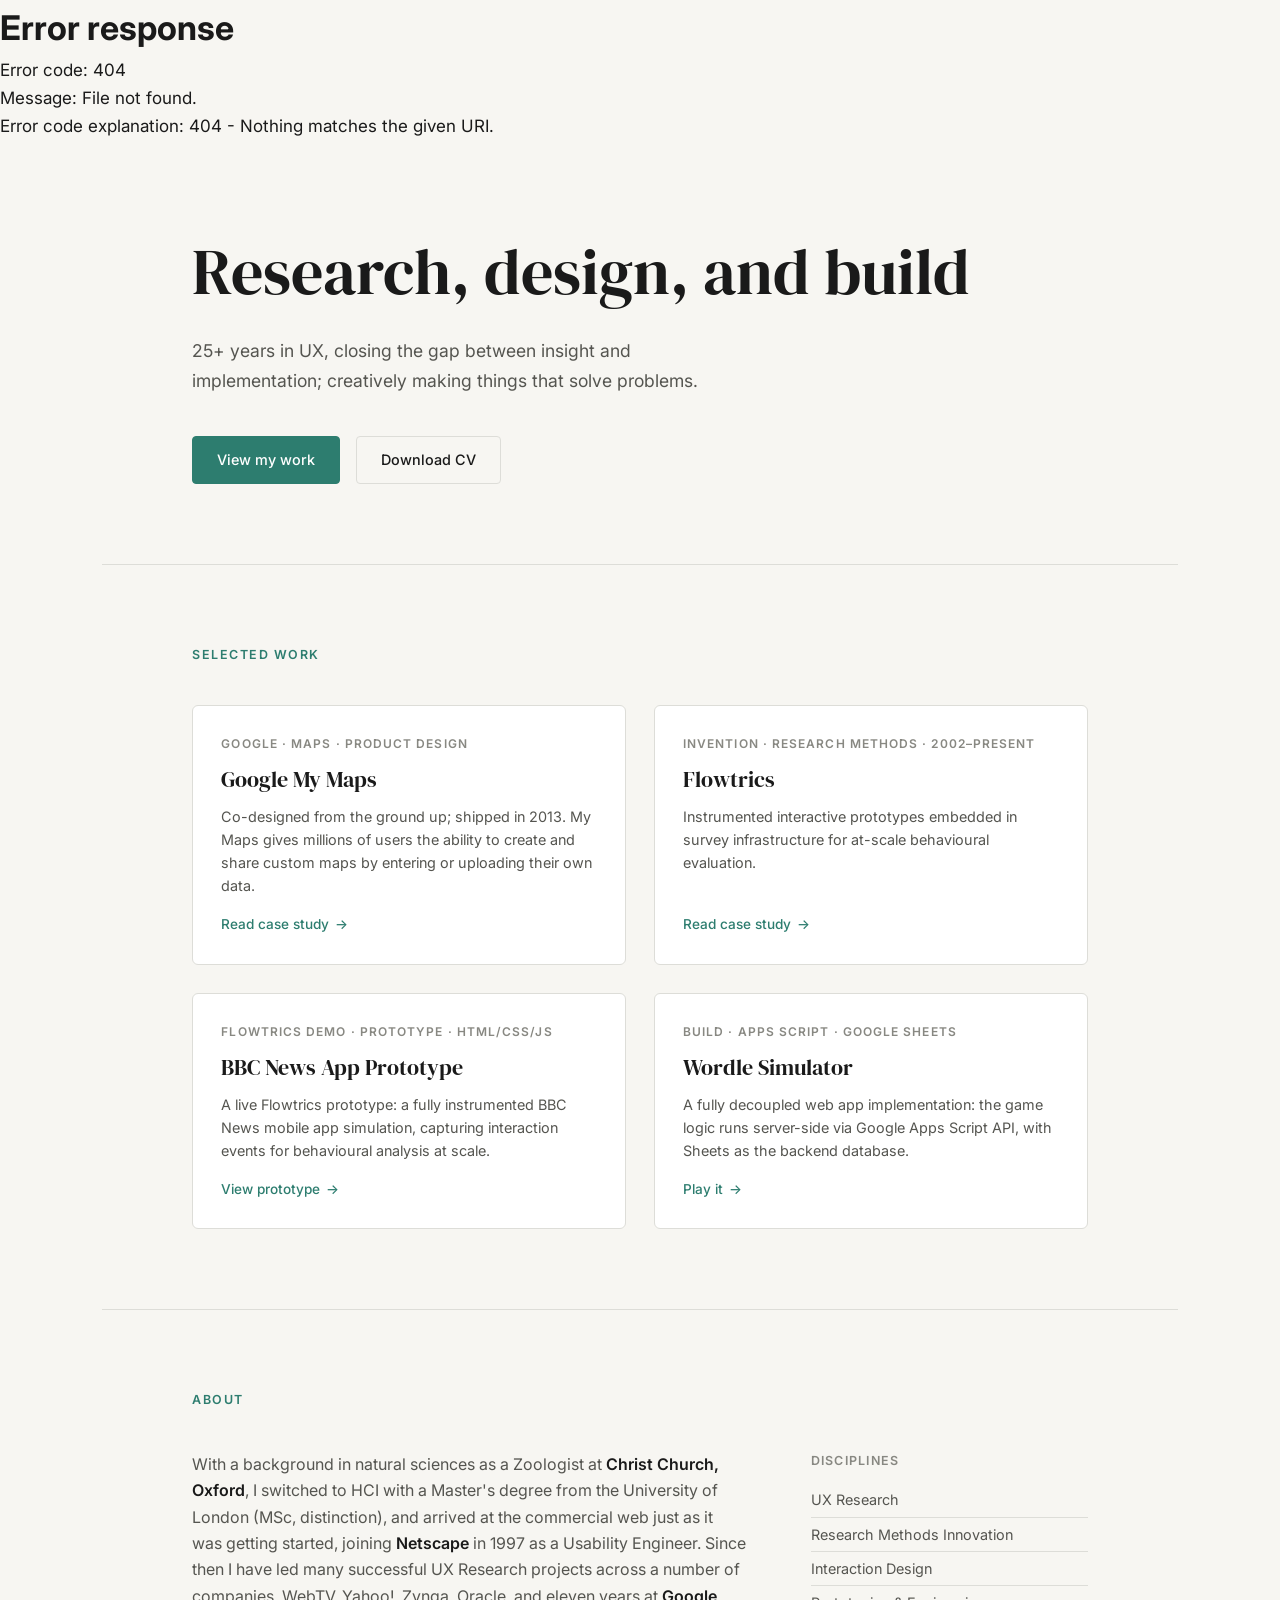
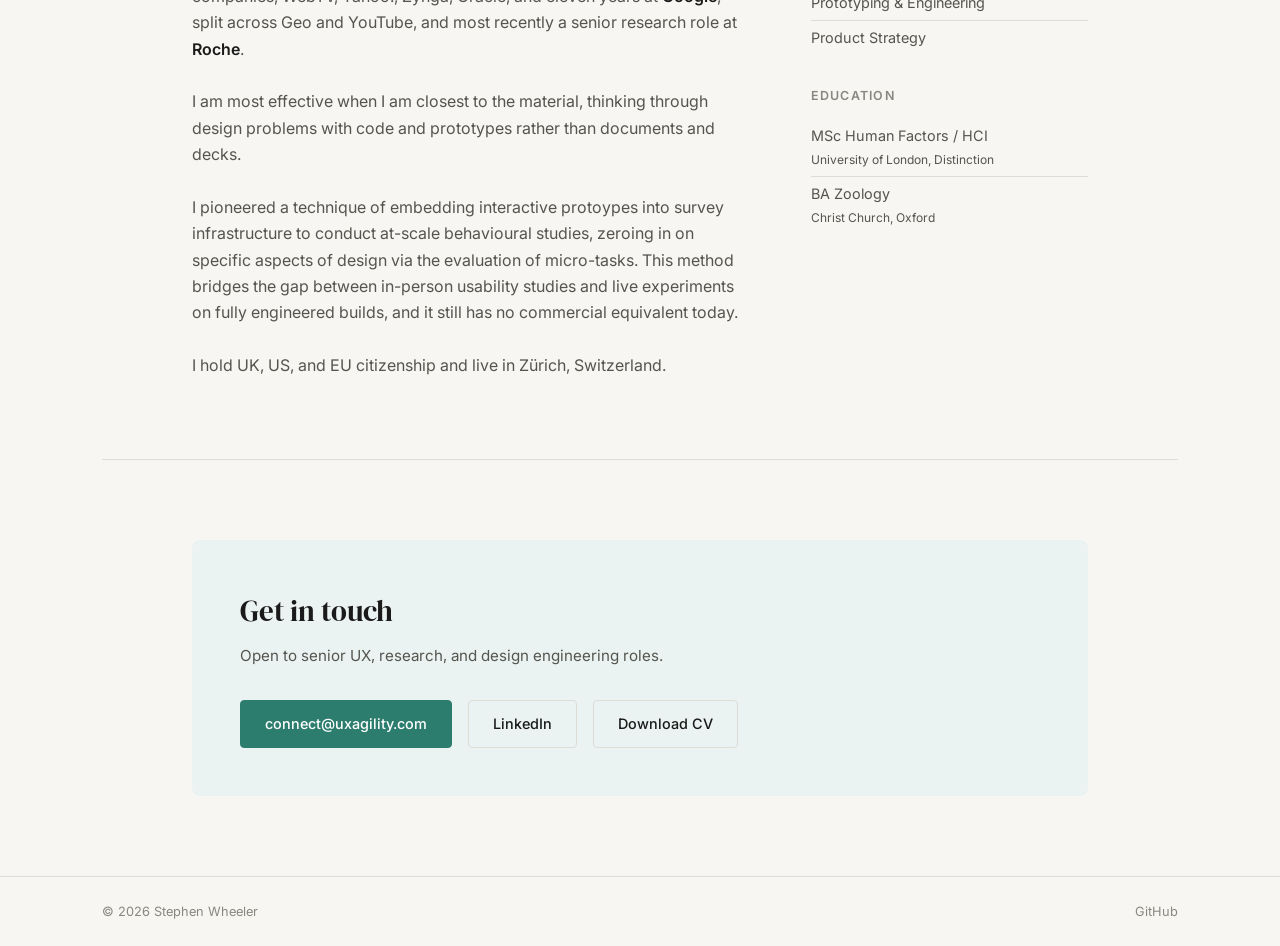
==== index.html @ cb1b935f "Add files via upload" ====
<!DOCTYPE html>
<html lang="en">
<head>
  <meta charset="UTF-8" />
  <meta name="viewport" content="width=device-width, initial-scale=1.0" />
  <title>Stephen Wheeler — UX Portfolio</title>
  <link rel="preconnect" href="https://fonts.googleapis.com" />
  <link rel="preconnect" href="https://fonts.gstatic.com" crossorigin />
  <link href="https://fonts.googleapis.com/css2?family=DM+Serif+Display&family=Inter:wght@400;500;600&display=swap" rel="stylesheet" />
  <link rel="stylesheet" href="/portfolio/nav.css" />

  <style>
    *, *::before, *::after { box-sizing: border-box; margin: 0; padding: 0; }

    :root {
      --bg:        #F7F6F2;
      --ink:       #1A1A1A;
      --ink-mid:   #555550;
      --ink-light: #888882;
      --accent:    #2D7D6F;
      --accent-bg: #EAF3F1;
      --rule:      #DDDDD8;
      --serif:     'DM Serif Display', Georgia, serif;
      --sans:      'Inter', system-ui, sans-serif;
    }

    html { scroll-behavior: smooth; }

    body {
      background: var(--bg);
      color: var(--ink);
      font-family: var(--sans);
      font-size: 17px;
      line-height: 1.65;
      -webkit-font-smoothing: antialiased;
    }

    /* ── NAV ── */
    nav {
      position: sticky;
      top: 0;
      z-index: 100;
      background: var(--bg);
      border-bottom: 1px solid var(--rule);
      padding: 0 clamp(1.5rem, 5vw, 4rem);
      display: flex;
      align-items: center;
      justify-content: space-between;
      height: 56px;
    }

    .nav-logo {
      font-family: var(--sans);
      font-weight: 600;
      font-size: 0.95rem;
      letter-spacing: 0.04em;
      text-transform: uppercase;
      color: var(--ink);
      text-decoration: none;
    }

    .nav-links {
      display: flex;
      gap: 2rem;
      list-style: none;
    }

    .nav-links a {
      color: var(--ink-mid);
      text-decoration: none;
      font-size: 0.875rem;
      font-weight: 500;
      transition: color 0.15s;
    }

    .nav-links a:hover { color: var(--accent); }

    /* ── SECTIONS ── */
    section {
      padding: 5rem clamp(1.5rem, 8vw, 10rem);
      max-width: 1100px;
      margin: 0 auto;
    }

    /* ── HERO ── */
    .hero {
      padding-top: 6rem;
      padding-bottom: 5rem;
    }

    .hero-eyebrow {
      font-family: var(--sans);
      font-size: 0.8rem;
      font-weight: 600;
      letter-spacing: 0.12em;
      text-transform: uppercase;
      color: var(--accent);
      margin-bottom: 1.5rem;
    }

    .hero h1 {
      font-family: var(--serif);
      font-size: clamp(2.6rem, 5.5vw, 4rem);
      line-height: 1.12;
      font-weight: 400;
      max-width: 820px;
      margin-bottom: 1.75rem;
    }

    .hero h1 em {
      font-style: normal;
      position: relative;
      display: inline-block;
    }

    .hero h1 em::after {
      content: '';
      position: absolute;
      left: 0;
      bottom: -3px;
      width: 100%;
      height: 2px;
      background: var(--accent);
      transform: scaleX(0);
      transform-origin: left;
      animation: underline-in 0.7s 0.4s cubic-bezier(0.22,1,0.36,1) forwards;
    }

    @keyframes underline-in {
      to { transform: scaleX(1); }
    }

    .hero-sub {
      font-size: 1.1rem;
      color: var(--ink-mid);
      max-width: 560px;
      margin-bottom: 2.5rem;
      line-height: 1.7;
    }

    .hero-ctas {
      display: flex;
      gap: 1rem;
      flex-wrap: wrap;
    }

    .btn {
      display: inline-block;
      padding: 0.7rem 1.5rem;
      border-radius: 4px;
      font-family: var(--sans);
      font-size: 0.9rem;
      font-weight: 500;
      text-decoration: none;
      transition: background 0.15s, color 0.15s, border-color 0.15s;
      cursor: pointer;
    }

    .btn-primary {
      background: var(--accent);
      color: #fff;
      border: 1.5px solid var(--accent);
    }

    .btn-primary:hover {
      background: #256860;
      border-color: #256860;
    }

    .btn-outline {
      background: transparent;
      color: var(--ink);
      border: 1.5px solid var(--rule);
    }

    .btn-outline:hover {
      border-color: var(--accent);
      color: var(--accent);
    }

    /* ── DIVIDER ── */
    .divider {
      border: none;
      border-top: 1px solid var(--rule);
      margin: 0 clamp(1.5rem, 8vw, 10rem);
    }

    /* ── SECTION LABEL ── */
    .section-label {
      font-size: 0.78rem;
      font-weight: 600;
      letter-spacing: 0.12em;
      text-transform: uppercase;
      color: var(--accent);
      margin-bottom: 2.5rem;
    }

    /* ── WORK GRID ── */
    .work-grid {
      display: grid;
      grid-template-columns: repeat(auto-fill, minmax(300px, 1fr));
      gap: 1.75rem;
    }

    .case-card {
      background: #fff;
      border: 1px solid var(--rule);
      border-radius: 6px;
      padding: 1.75rem;
      display: flex;
      flex-direction: column;
      gap: 0.75rem;
      transition: border-color 0.15s, box-shadow 0.15s;
      text-decoration: none;
      color: inherit;
    }

    .case-card:hover {
      border-color: var(--accent);
      box-shadow: 0 4px 20px rgba(45,125,111,0.08);
    }

    .card-tag {
      font-size: 0.75rem;
      font-weight: 600;
      letter-spacing: 0.09em;
      text-transform: uppercase;
      color: var(--ink-light);
    }

    .card-title {
      font-family: var(--serif);
      font-size: 1.35rem;
      line-height: 1.25;
      font-weight: 400;
    }

    .card-desc {
      font-size: 0.9rem;
      color: var(--ink-mid);
      line-height: 1.6;
      flex: 1;
    }

    .card-link {
      display: inline-flex;
      align-items: center;
      gap: 0.35rem;
      font-size: 0.85rem;
      font-weight: 500;
      color: var(--accent);
      text-decoration: none;
      margin-top: 0.25rem;
    }

    .card-link::after {
      content: '→';
      transition: transform 0.15s;
    }

    .case-card:hover .card-link::after {
      transform: translateX(3px);
    }

    /* ── ABOUT ── */
    .about-grid {
      display: grid;
      grid-template-columns: 2fr 1fr;
      gap: 4rem;
      align-items: start;
    }

    .about-body p {
      color: var(--ink-mid);
      margin-bottom: 1.1rem;
      font-size: 1rem;
    }

    .about-body p:last-child { margin-bottom: 0; }

    .about-body strong { color: var(--ink); font-weight: 600; }

    .about-sidebar h3 {
      font-family: var(--sans);
      font-size: 0.78rem;
      font-weight: 600;
      letter-spacing: 0.1em;
      text-transform: uppercase;
      color: var(--ink-light);
      margin-bottom: 0.75rem;
    }

    .skill-list {
      list-style: none;
      margin-bottom: 2rem;
    }

    .skill-list li {
      font-size: 0.9rem;
      color: var(--ink-mid);
      padding: 0.3rem 0;
      border-bottom: 1px solid var(--rule);
    }

    .skill-list li:last-child { border-bottom: none; }

    /* ── CONTACT ── */
    .contact-inner {
      background: var(--accent-bg);
      border-radius: 8px;
      padding: 3rem;
      display: flex;
      justify-content: space-between;
      align-items: center;
      flex-wrap: wrap;
      gap: 2rem;
    }

    .contact-copy h2 {
      font-family: var(--serif);
      font-size: 1.8rem;
      font-weight: 400;
      margin-bottom: 0.5rem;
    }

    .contact-copy p {
      color: var(--ink-mid);
      font-size: 0.95rem;
    }

    /* ── FOOTER ── */
    footer {
      border-top: 1px solid var(--rule);
      padding: 1.5rem clamp(1.5rem, 8vw, 10rem);
      display: flex;
      justify-content: space-between;
      align-items: center;
      flex-wrap: wrap;
      gap: 1rem;
      font-size: 0.8rem;
      color: var(--ink-light);
    }

    footer a { color: var(--ink-light); text-decoration: none; }
    footer a:hover { color: var(--accent); }

    /* ── RESPONSIVE ── */
    @media (max-width: 680px) {
      .about-grid { grid-template-columns: 1fr; gap: 2rem; }
      .contact-inner { flex-direction: column; }
      .nav-links { gap: 1.2rem; }
    }

    @media (prefers-reduced-motion: reduce) {
      .hero h1 em::after { animation: none; transform: scaleX(1); }
    }
  </style>
</head>

<body>

  <!-- NAV -->
  <div id="site-nav"></div>

  <!-- HERO -->
  <section class="hero">
    <h1>Research, design, and  build</h1>
    <p class="hero-sub">
      25+ years in UX, closing the gap between insight and implementation; creatively making things that solve problems.
    </p>
    <div class="hero-ctas">
      <a class="btn btn-primary" href="#work">View my work</a>
      <a class="btn btn-outline" href="cv.pdf" target="_blank">Download CV</a>
    </div>
  </section>

  <hr class="divider" />

  <!-- WORK -->
  <section id="work">
    <p class="section-label">Selected Work</p>
    <div class="work-grid">

      <a class="case-card" href="cases/my-maps.html">
        <span class="card-tag">Google · Maps · Product Design</span>
        <h2 class="card-title">Google My Maps</h2>
        <p class="card-desc">
          Co-designed from the ground up; shipped in 2013. My Maps gives millions of users the ability to create and share custom maps by entering or uploading their own data.
        </p>
        <span class="card-link">Read case study</span>
      </a>

      <a class="case-card" href="cases/flowtrics.html">
        <span class="card-tag">Invention · Research Methods · 2002–present</span>
        <h2 class="card-title">Flowtrics</h2>
        <p class="card-desc">
          Instrumented interactive prototypes embedded in survey infrastructure for at-scale behavioural evaluation.
        </p>
        <span class="card-link">Read case study</span>
      </a>

      <a class="case-card" href="cases/bbc-prototype.html">
        <span class="card-tag">Flowtrics Demo · Prototype · HTML/CSS/JS</span>
        <h2 class="card-title">BBC News App Prototype</h2>
        <p class="card-desc">
          A live Flowtrics prototype: a fully instrumented BBC News mobile
          app simulation, capturing interaction events for behavioural
          analysis at scale.
        </p>
        <span class="card-link">View prototype</span>
      </a>

      <a class="case-card" href="wordle/portfolio-wordle.html">
        <span class="card-tag">Build · Apps Script · Google Sheets</span>
        <h2 class="card-title">Wordle Simulator</h2>
        <p class="card-desc">
          A fully decoupled web app implementation: the game logic runs server-side via Google Apps Script API, with Sheets as the backend database.
        </p>
        <span class="card-link">Play it</span>
      </a>

    </div>
  </section>

  <hr class="divider" />

  <!-- ABOUT -->
  <section id="about">
    <p class="section-label">About</p>
    <div class="about-grid">
      <div class="about-body">
        <p>
          With a background in natural sciences as a Zoologist at <strong>Christ Church, Oxford</strong>, I switched to HCI with a Master's degree from the University of London
          (MSc, distinction), and arrived at the commercial web just as it was getting started, joining <strong>Netscape</strong> in 1997 as a Usability Engineer. 
          Since then I have led many successful UX Research projects across a number of companies, WebTV, Yahoo!, Zynga, Oracle, and eleven years at <strong>Google</strong>, split
          across Geo and YouTube, and most recently a senior research role at <strong>Roche</strong>.<br /><br />
          I am most effective when I am closest to the material, thinking through design problems with code and prototypes rather than documents and decks.<br /><br />
          I pioneered a technique of embedding interactive protoypes into survey infrastructure to conduct at-scale behavioural studies, zeroing in on specific aspects of design via the evaluation of micro-tasks.
          This method bridges the gap between in-person usability studies and live experiments on fully engineered builds, and it still has no commercial equivalent today.<br /><br />
          I hold UK, US, and EU citizenship and live in Zürich, Switzerland.
        </p>
      </div>
      <div class="about-sidebar">
        <h3>Disciplines</h3>
        <ul class="skill-list">
          <li>UX Research</li>
          <li>Research Methods Innovation</li>
          <li>Interaction Design</li>
          <li>Prototyping &amp; Engineering</li>
          <li>Product Strategy</li>
        </ul>
        <h3>Education</h3>
        <ul class="skill-list">
          <li>MSc Human Factors / HCI<br /><small>University of London, Distinction</small></li>
          <li>BA Zoology<br /><small>Christ Church, Oxford</small></li>
        </ul>
      </div>
    </div>
  </section>

  <hr class="divider" />

  <!-- CONTACT -->
  <section id="contact">
    <div class="contact-inner">
      <div class="contact-copy">
        <h2>Get in touch</h2>
        <p>Open to senior UX, research, and design engineering roles.</p>
      </div>
      <div class="contact-actions" style="display:flex; gap:1rem; flex-wrap:wrap;">
        <a class="btn btn-primary" href="mailto:connect@uxagility.com">connect@uxagility.com</a>
        <a class="btn btn-outline" href="https://linkedin.com/in/YOUR-LINKEDIN-HANDLE" target="_blank">LinkedIn</a>
        <a class="btn btn-outline" href="cv.pdf" target="_blank">Download CV</a>
      </div>
    </div>
  </section>

  <!-- FOOTER -->
  <footer>
    <span>© 2026 Stephen Wheeler</span>
    <span><a href="https://github.com/uxagility" target="_blank">GitHub</a></span>
  </footer>

</body>
  <script>
    fetch('/portfolio/nav.html')
      .then(r => r.text())
      .then(html => document.getElementById('site-nav').innerHTML = html);
  </script>
</html>
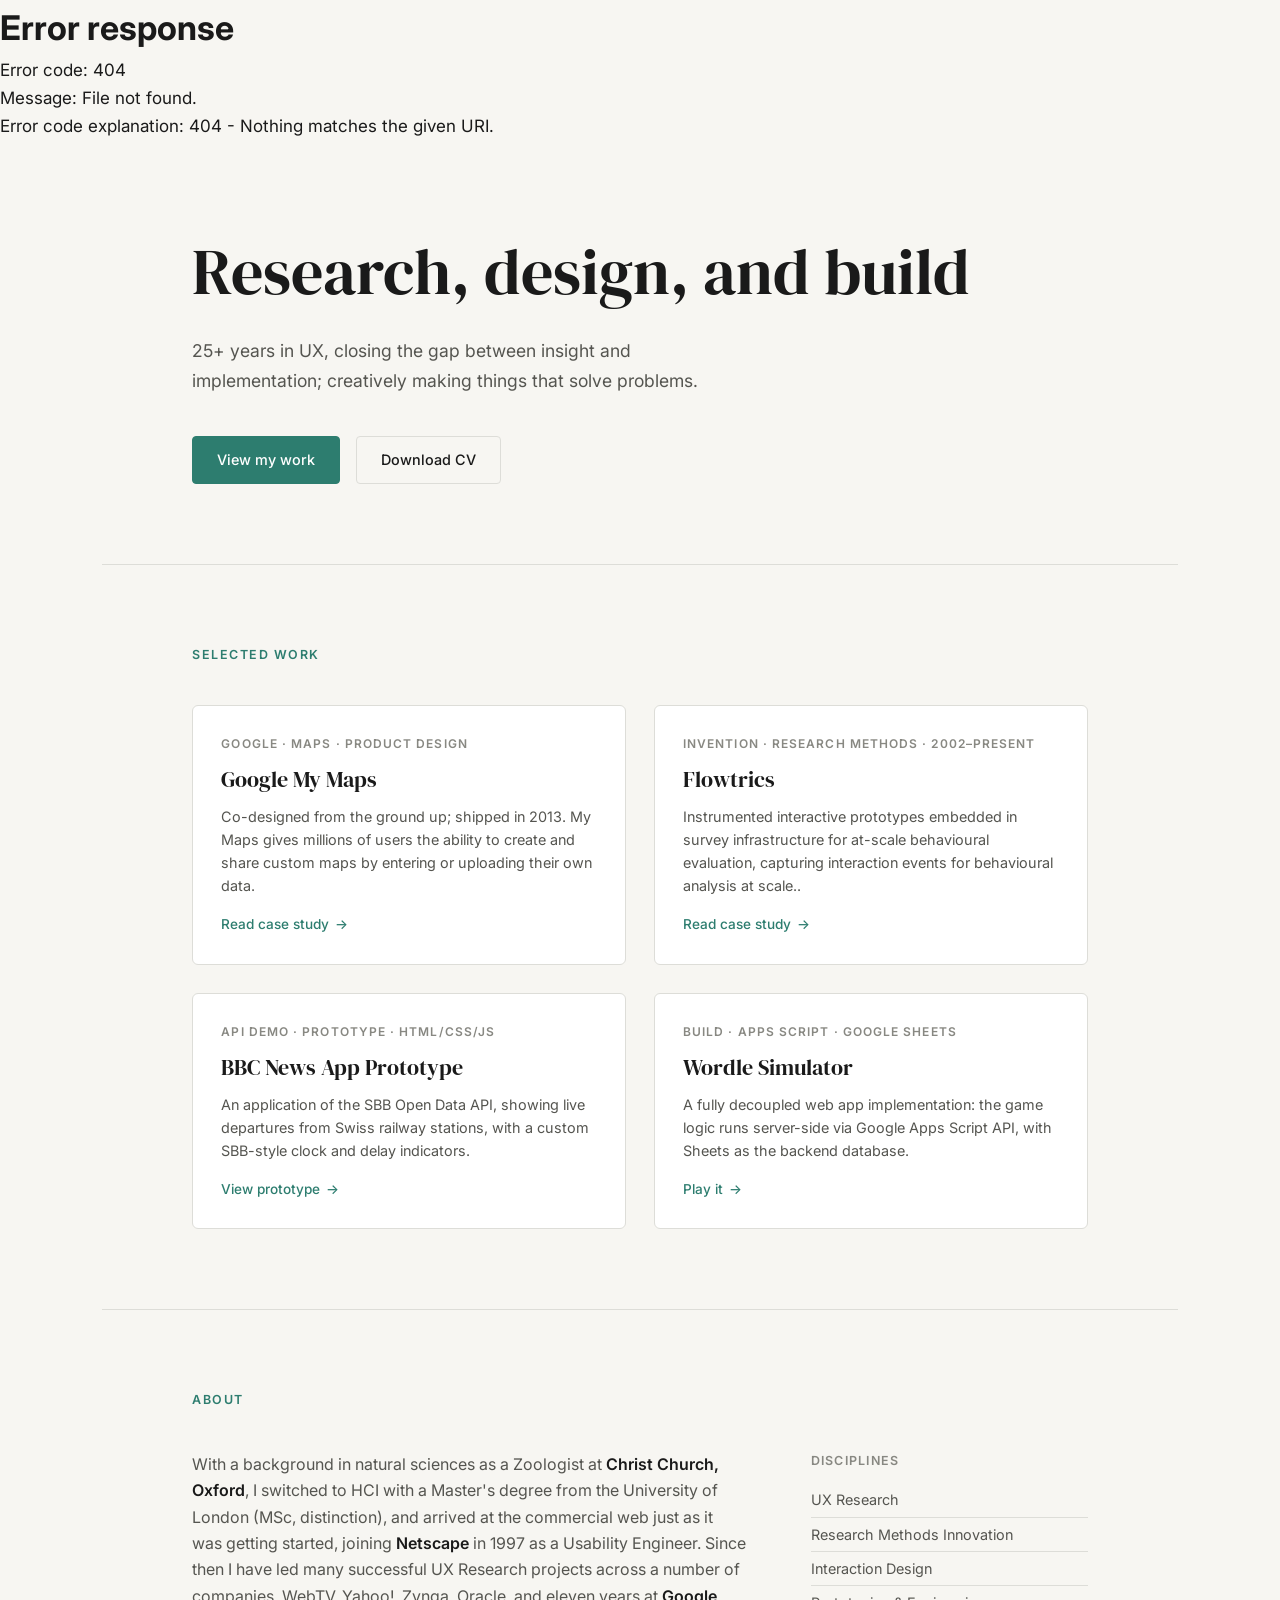
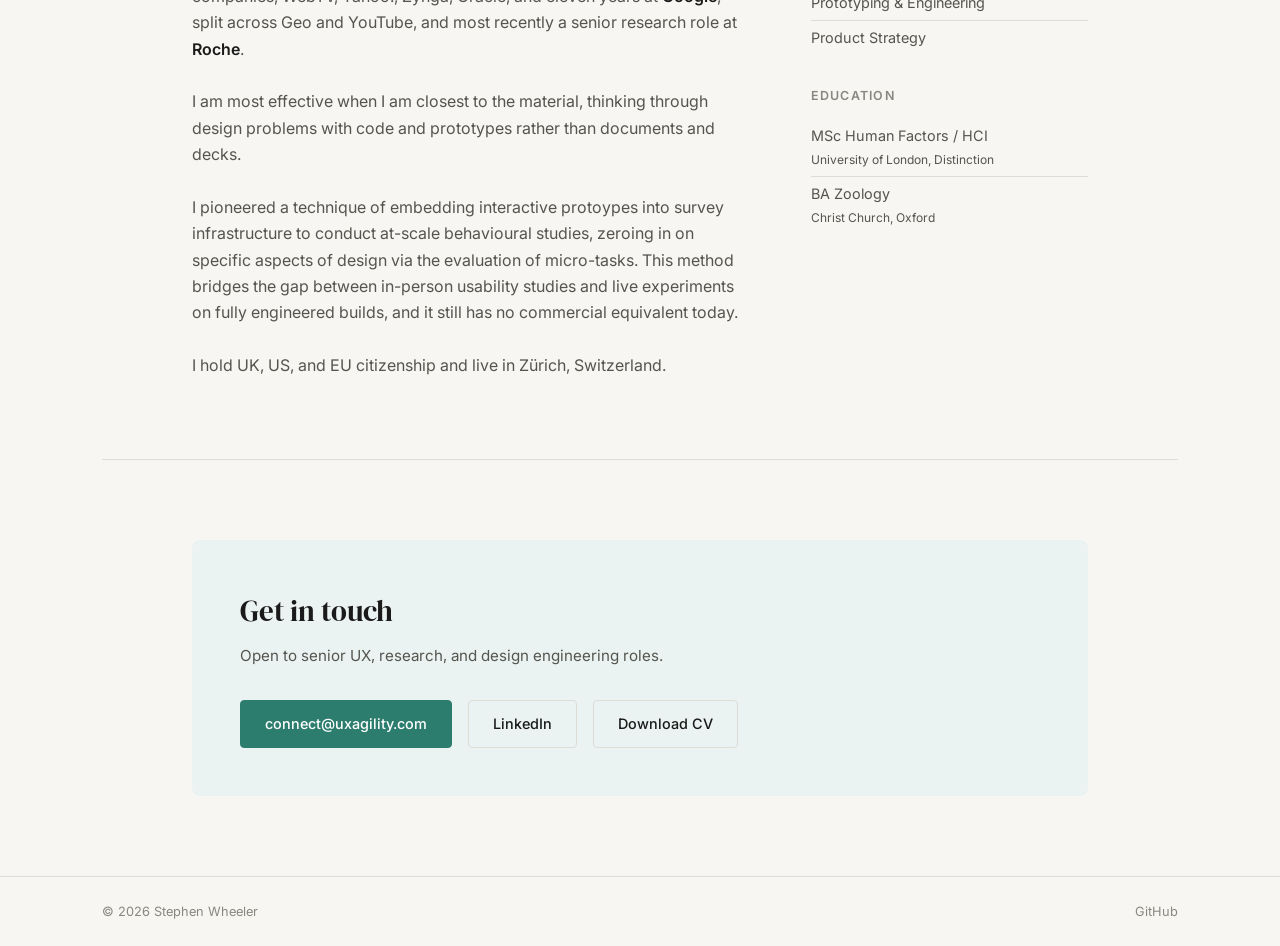
==== commit c54b75e4: "Add files via upload" ====
--- a/index.html
+++ b/index.html
@@ -381,7 +381,7 @@
     <p class="section-label">Selected Work</p>
     <div class="work-grid">
 
-      <a class="case-card" href="cases/my-maps.html">
+      <a class="case-card" href="my-maps/my-maps.html">
         <span class="card-tag">Google · Maps · Product Design</span>
         <h2 class="card-title">Google My Maps</h2>
         <p class="card-desc">
@@ -394,18 +394,16 @@
         <span class="card-tag">Invention · Research Methods · 2002–present</span>
         <h2 class="card-title">Flowtrics</h2>
         <p class="card-desc">
-          Instrumented interactive prototypes embedded in survey infrastructure for at-scale behavioural evaluation.
+          Instrumented interactive prototypes embedded in survey infrastructure for at-scale behavioural evaluation, capturing interaction events for behavioural analysis at scale..
         </p>
         <span class="card-link">Read case study</span>
       </a>
 
-      <a class="case-card" href="cases/bbc-prototype.html">
-        <span class="card-tag">Flowtrics Demo · Prototype · HTML/CSS/JS</span>
+      <a class="case-card" href="sbb/sbb.html">
+        <span class="card-tag">API demo · Prototype · HTML/CSS/JS</span>
         <h2 class="card-title">BBC News App Prototype</h2>
         <p class="card-desc">
-          A live Flowtrics prototype: a fully instrumented BBC News mobile
-          app simulation, capturing interaction events for behavioural
-          analysis at scale.
+          An application of the SBB Open Data API, showing live departures from Swiss railway stations, with a custom SBB-style clock and delay indicators.
         </p>
         <span class="card-link">View prototype</span>
       </a>
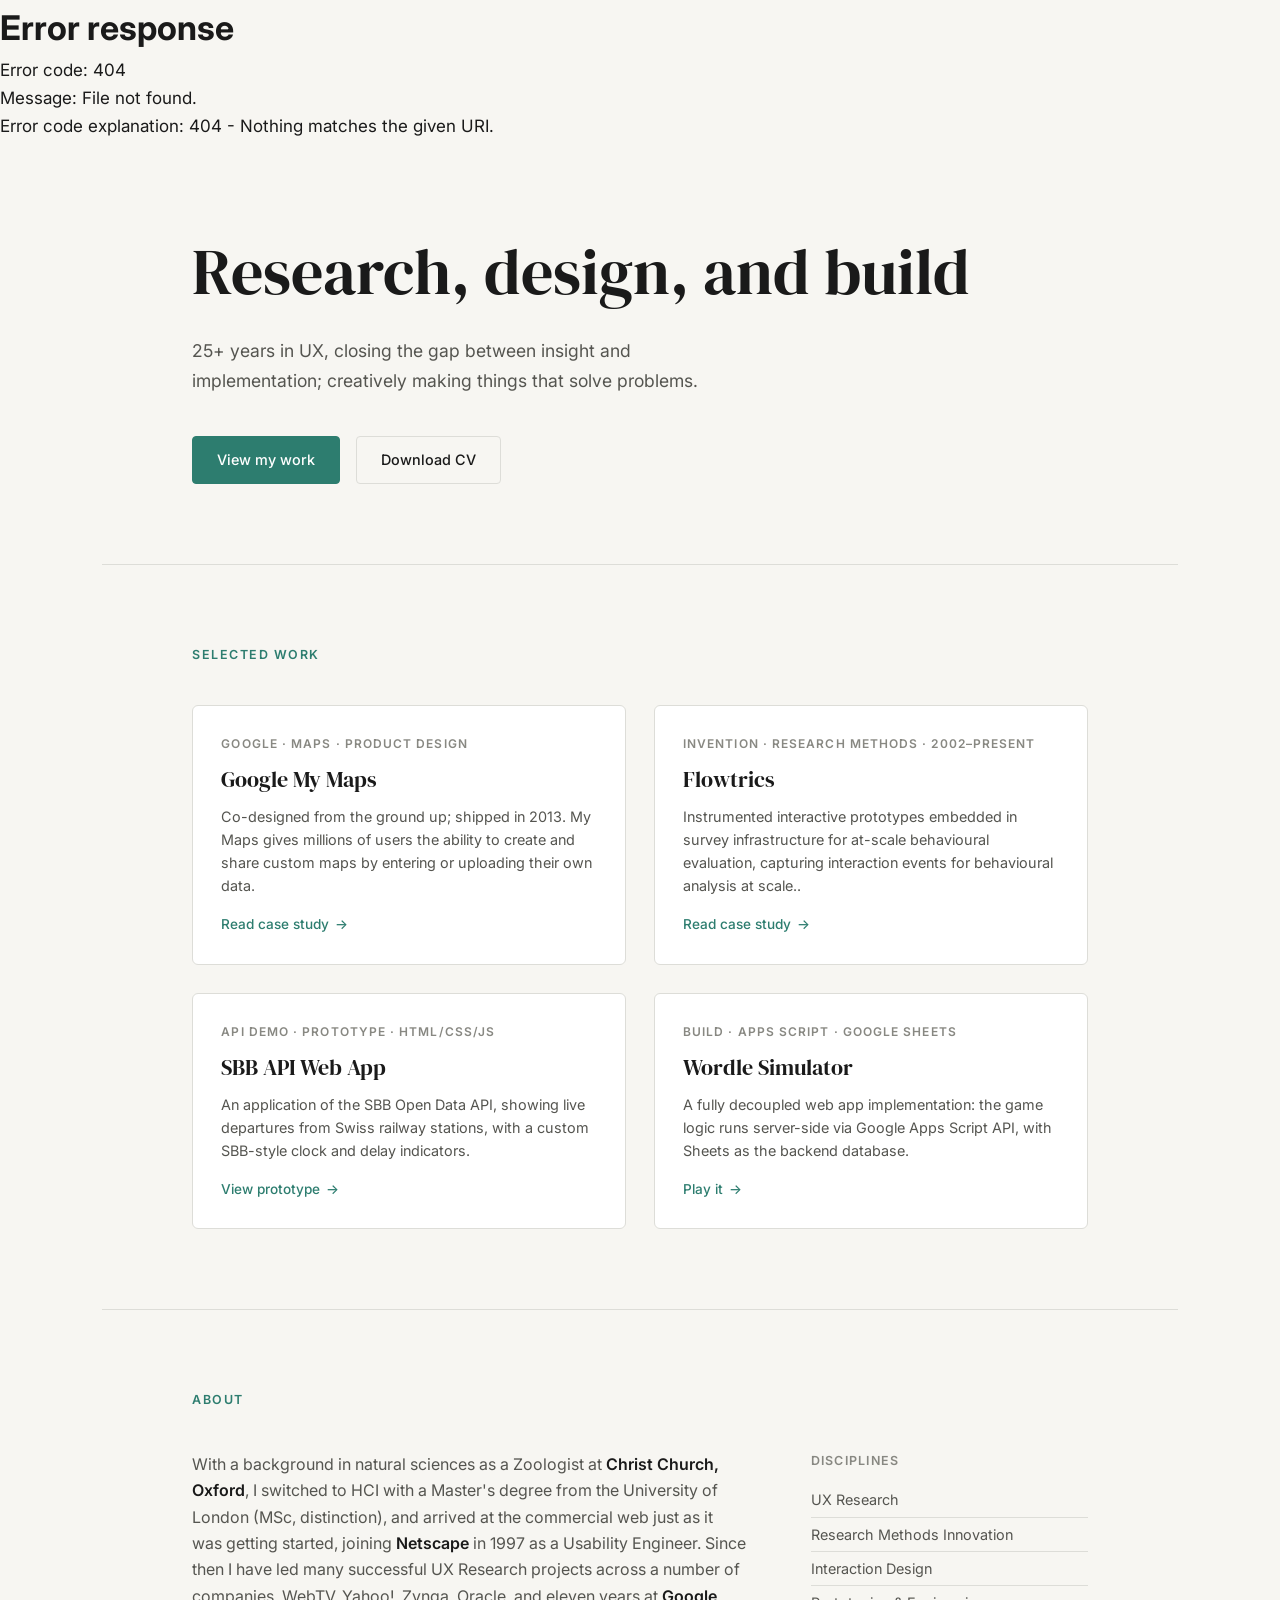
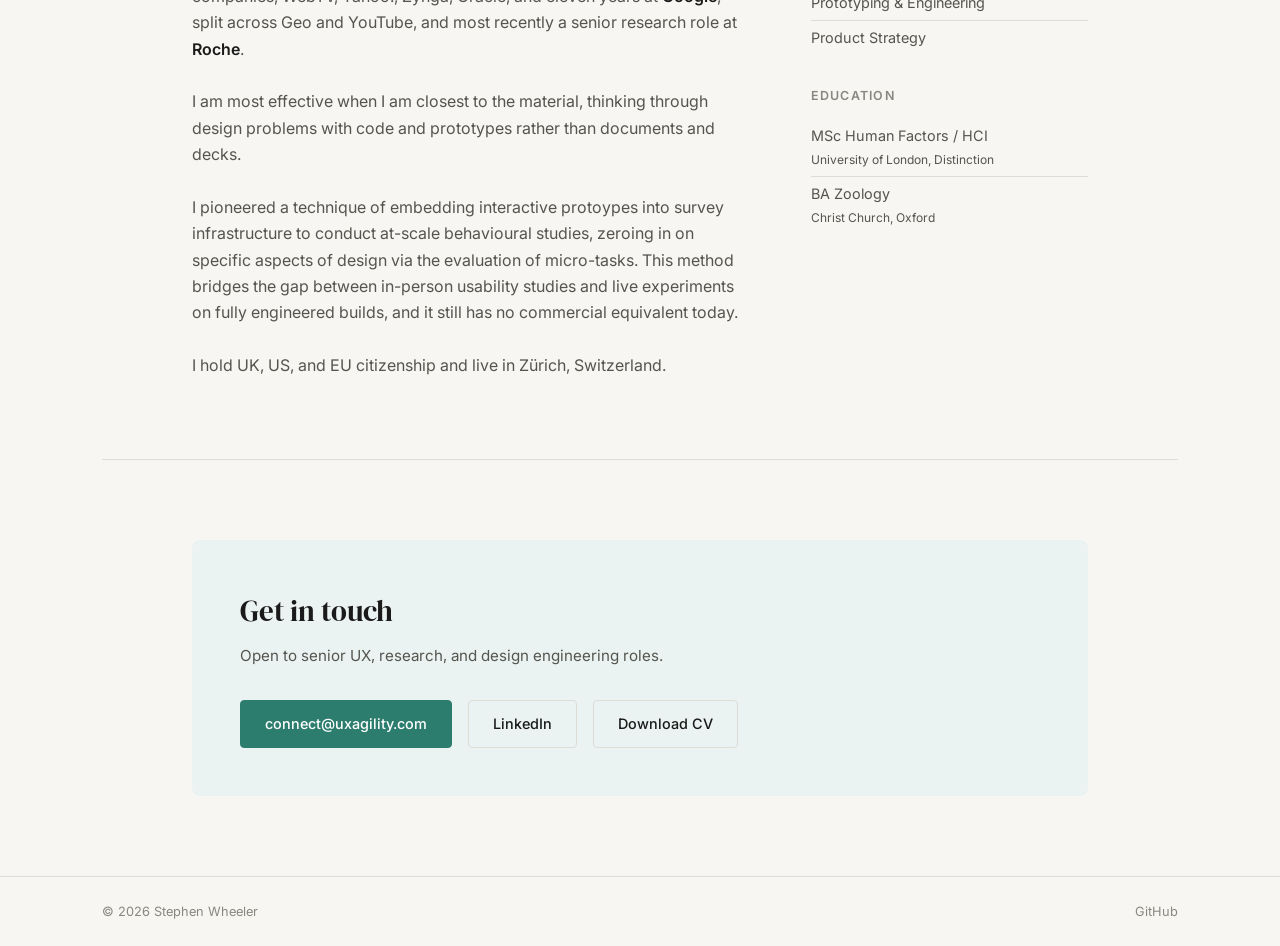
==== commit 2a9374e5: "Add files via upload" ====
--- a/index.html
+++ b/index.html
@@ -401,7 +401,7 @@
 
       <a class="case-card" href="sbb/sbb.html">
         <span class="card-tag">API demo · Prototype · HTML/CSS/JS</span>
-        <h2 class="card-title">BBC News App Prototype</h2>
+        <h2 class="card-title">SBB API Web App</h2>
         <p class="card-desc">
           An application of the SBB Open Data API, showing live departures from Swiss railway stations, with a custom SBB-style clock and delay indicators.
         </p>
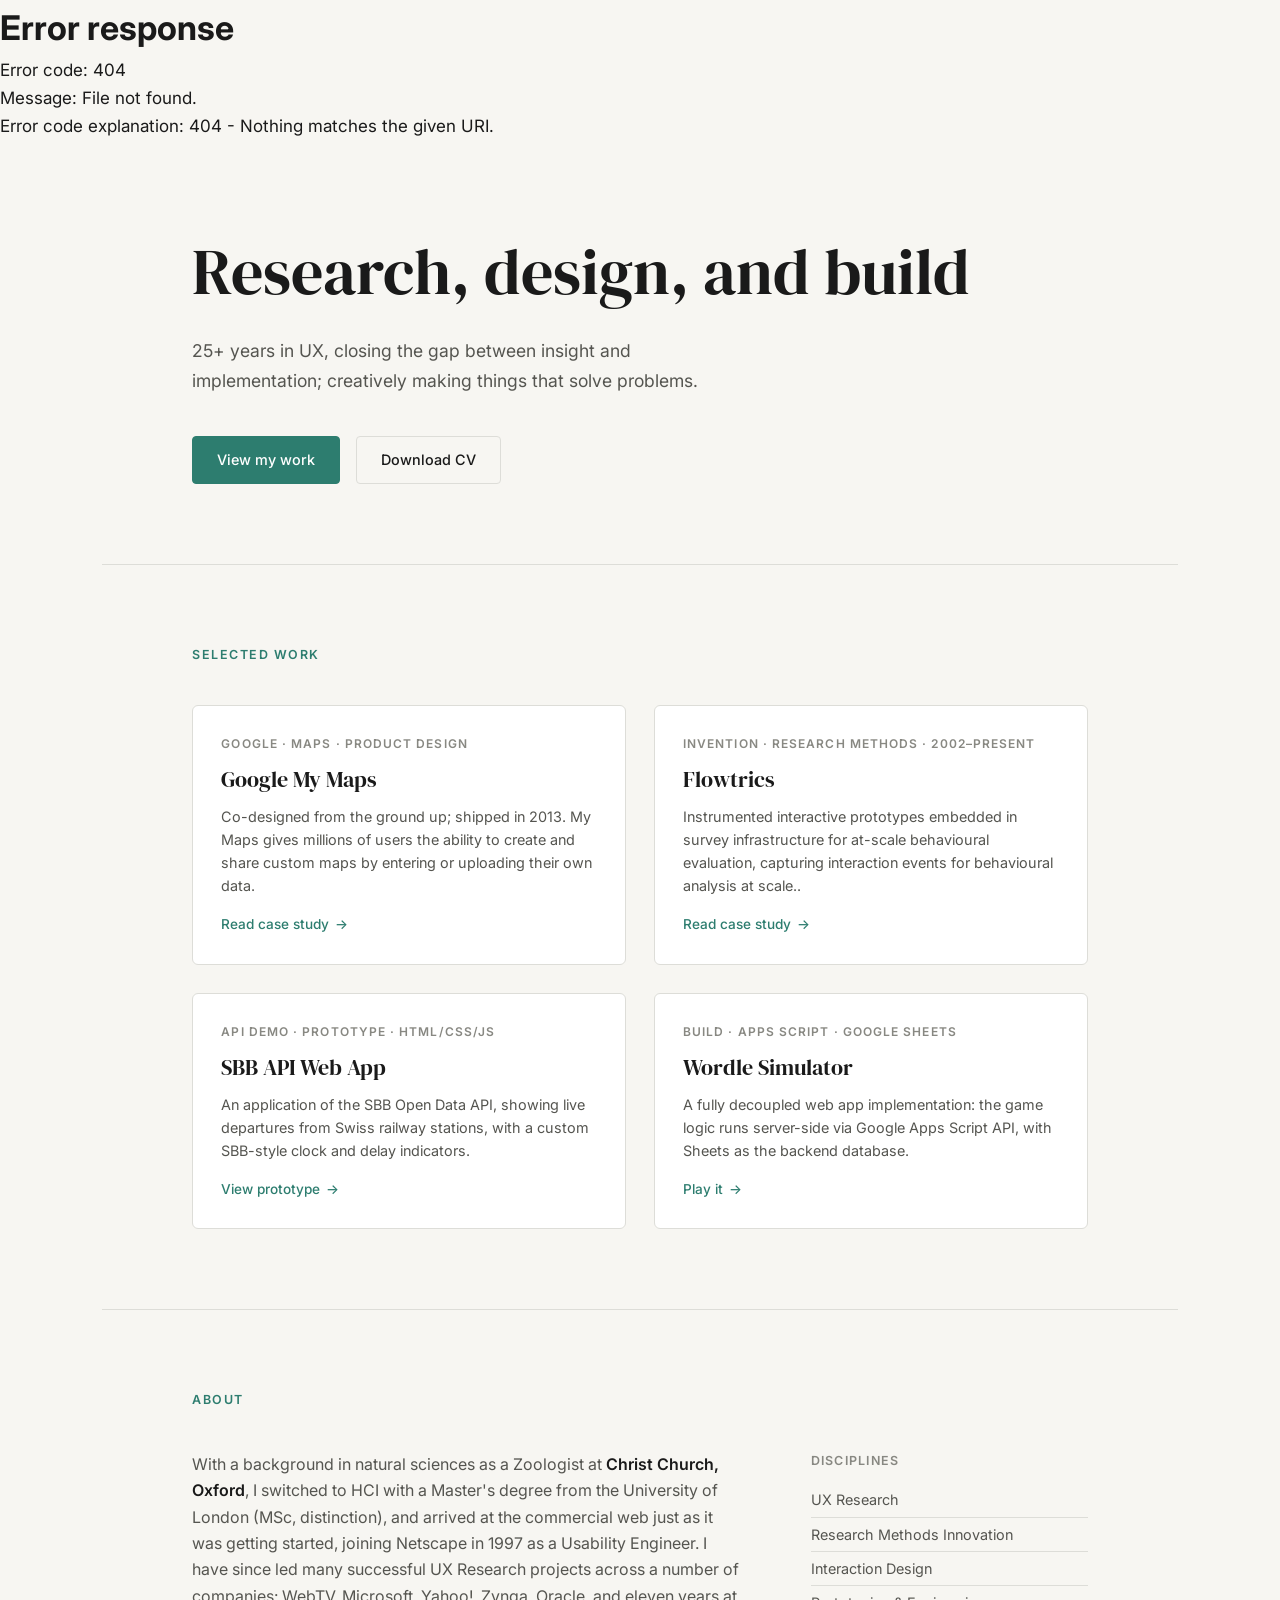
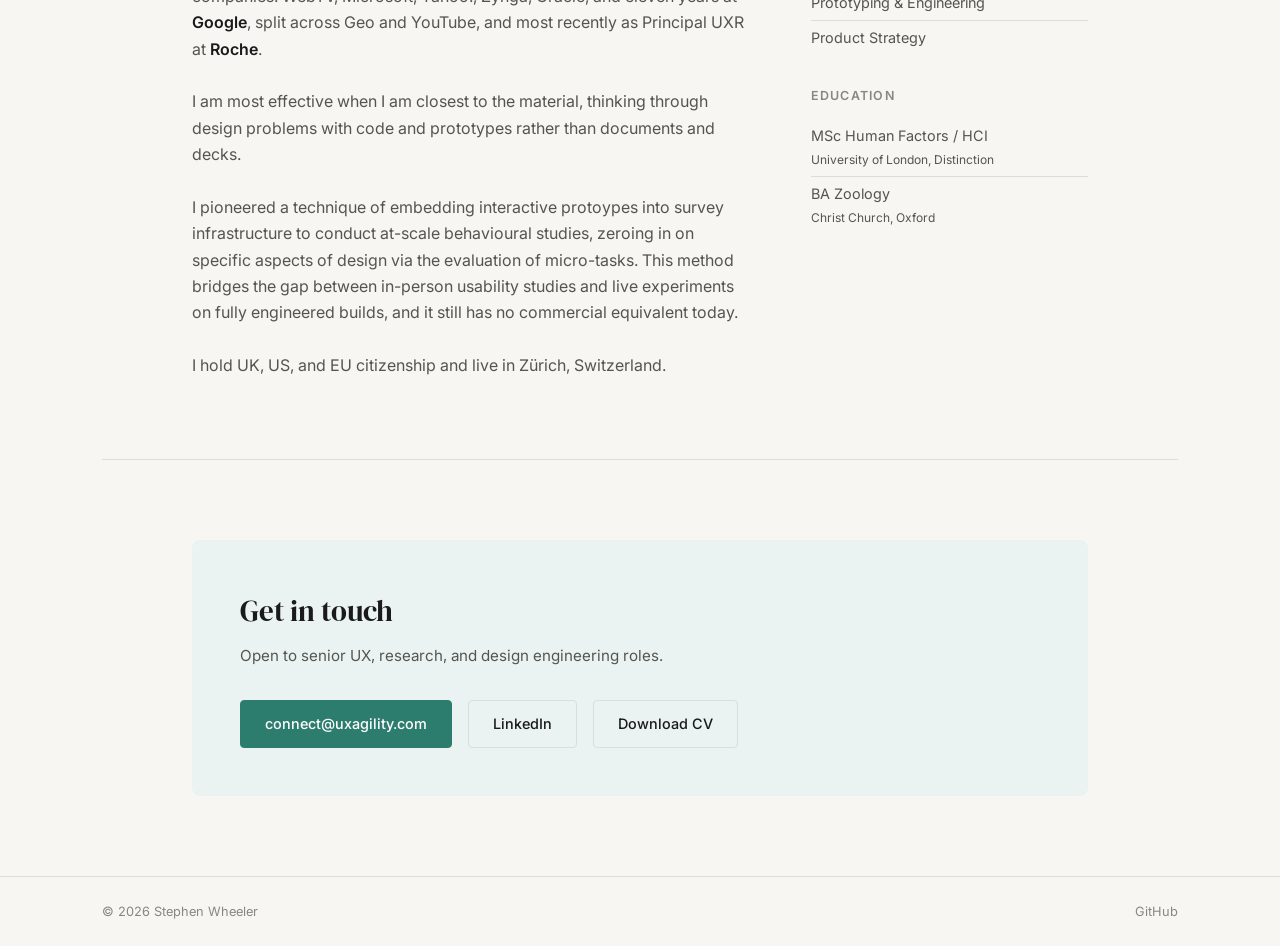
==== commit ef0d0fe5: "Add files via upload" ====
--- a/index.html
+++ b/index.html
@@ -429,9 +429,9 @@
       <div class="about-body">
         <p>
           With a background in natural sciences as a Zoologist at <strong>Christ Church, Oxford</strong>, I switched to HCI with a Master's degree from the University of London
-          (MSc, distinction), and arrived at the commercial web just as it was getting started, joining <strong>Netscape</strong> in 1997 as a Usability Engineer. 
-          Since then I have led many successful UX Research projects across a number of companies, WebTV, Yahoo!, Zynga, Oracle, and eleven years at <strong>Google</strong>, split
-          across Geo and YouTube, and most recently a senior research role at <strong>Roche</strong>.<br /><br />
+          (MSc, distinction), and arrived at the commercial web just as it was getting started, joining Netscape in 1997 as a Usability Engineer. 
+          I have since led many successful UX Research projects across a number of companies: WebTV, Microsoft, Yahoo!, Zynga, Oracle, and eleven years at <strong>Google</strong>, split
+          across Geo and YouTube, and most recently as Principal UXR at <strong>Roche</strong>.<br /><br />
           I am most effective when I am closest to the material, thinking through design problems with code and prototypes rather than documents and decks.<br /><br />
           I pioneered a technique of embedding interactive protoypes into survey infrastructure to conduct at-scale behavioural studies, zeroing in on specific aspects of design via the evaluation of micro-tasks.
           This method bridges the gap between in-person usability studies and live experiments on fully engineered builds, and it still has no commercial equivalent today.<br /><br />
@@ -466,8 +466,8 @@
         <p>Open to senior UX, research, and design engineering roles.</p>
       </div>
       <div class="contact-actions" style="display:flex; gap:1rem; flex-wrap:wrap;">
-        <a class="btn btn-primary" href="mailto:connect@uxagility.com">connect@uxagility.com</a>
-        <a class="btn btn-outline" href="https://linkedin.com/in/YOUR-LINKEDIN-HANDLE" target="_blank">LinkedIn</a>
+        <a class="btn btn-primary" href="mailto:stephen@uxagility.com">connect@uxagility.com</a>
+        <a class="btn btn-outline" href="https://www.linkedin.com/in/uxagility/" target="_blank">LinkedIn</a>
         <a class="btn btn-outline" href="cv.pdf" target="_blank">Download CV</a>
       </div>
     </div>
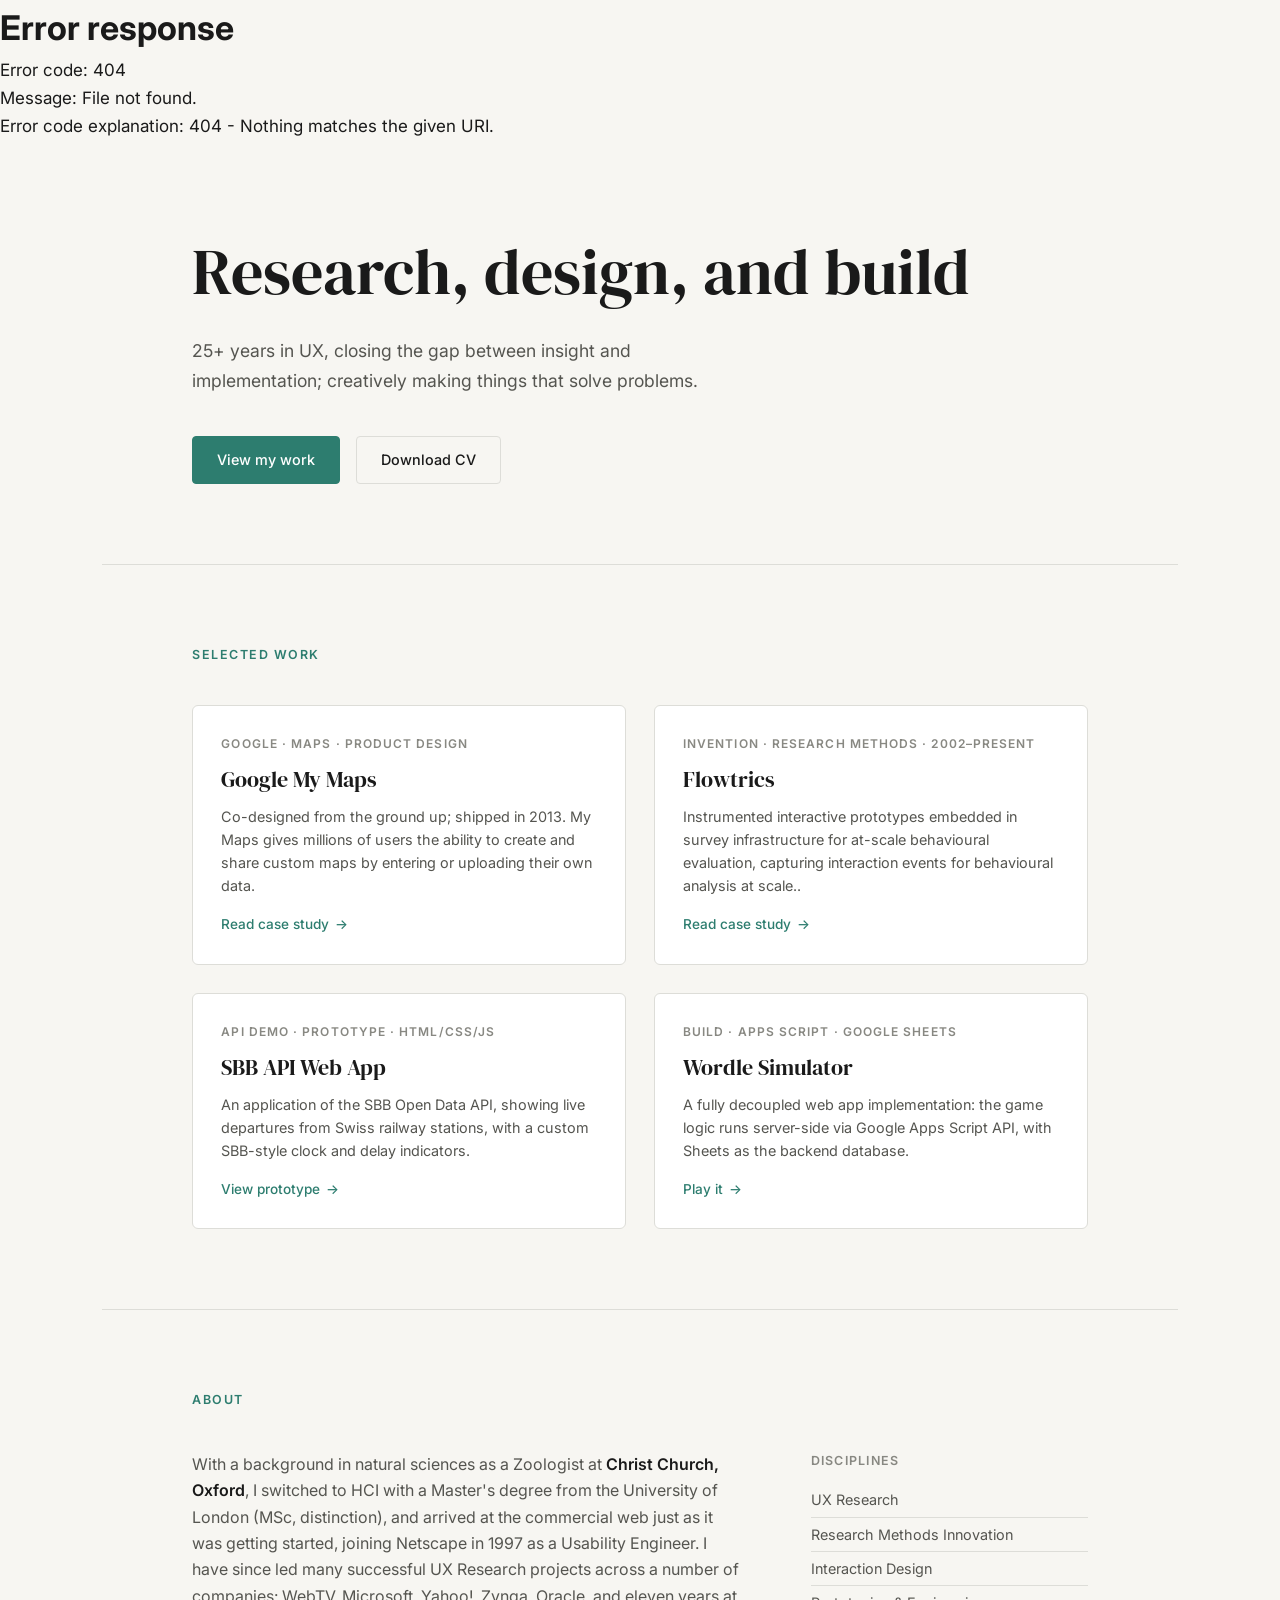
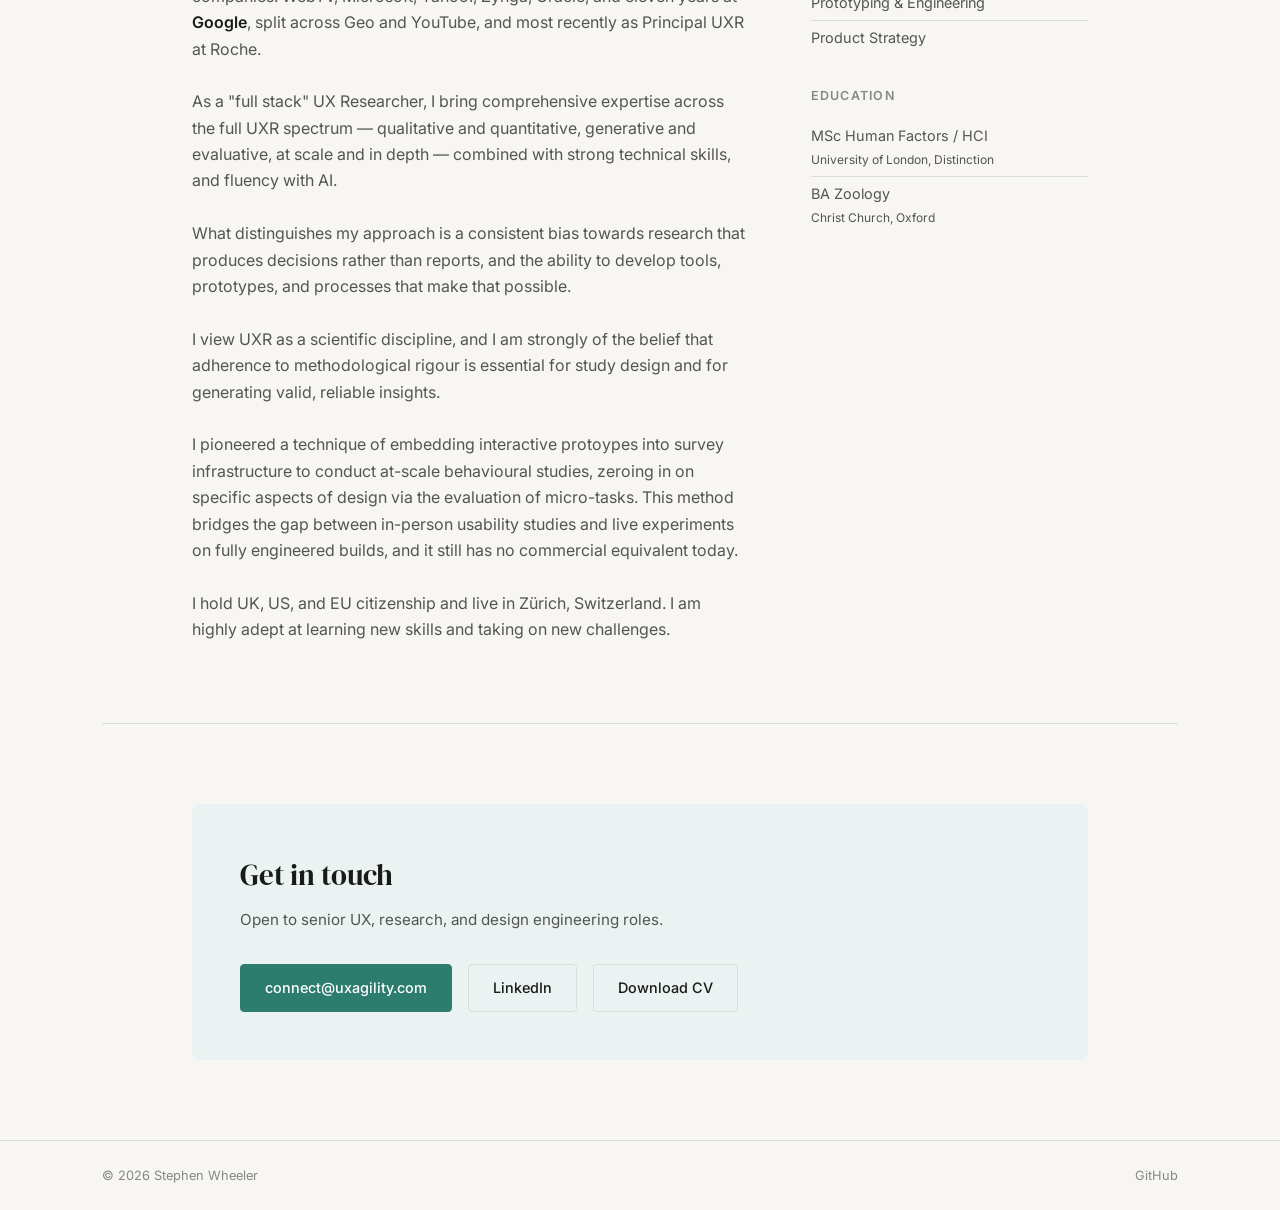
==== commit 3402d113: "Add files via upload" ====
--- a/index.html
+++ b/index.html
@@ -430,12 +430,14 @@
         <p>
           With a background in natural sciences as a Zoologist at <strong>Christ Church, Oxford</strong>, I switched to HCI with a Master's degree from the University of London
           (MSc, distinction), and arrived at the commercial web just as it was getting started, joining Netscape in 1997 as a Usability Engineer. 
-          I have since led many successful UX Research projects across a number of companies: WebTV, Microsoft, Yahoo!, Zynga, Oracle, and eleven years at <strong>Google</strong>, split
-          across Geo and YouTube, and most recently as Principal UXR at <strong>Roche</strong>.<br /><br />
-          I am most effective when I am closest to the material, thinking through design problems with code and prototypes rather than documents and decks.<br /><br />
+          I have since led many successful UX Research projects across a number of companies: WebTV, Microsoft, Yahoo!, Zynga, Oracle, and eleven years at <strong>Google</strong>, split across Geo and YouTube, and most recently as Principal UXR at Roche.<br /><br />
+          As a "full stack" UX Researcher, I bring comprehensive expertise across the full UXR spectrum — qualitative and quantitative, generative and evaluative, at scale and in depth — combined with strong technical skills, and fluency with AI.<br /><br />
+          What distinguishes my approach is a consistent bias towards research that produces decisions rather than reports, and the ability to develop tools, prototypes, and processes that make that possible.<br /><br />
+          I view UXR as a scientific discipline, and I am strongly of the belief that adherence to methodological rigour is essential for study design and for generating valid, reliable insights.<br /><br />
           I pioneered a technique of embedding interactive protoypes into survey infrastructure to conduct at-scale behavioural studies, zeroing in on specific aspects of design via the evaluation of micro-tasks.
           This method bridges the gap between in-person usability studies and live experiments on fully engineered builds, and it still has no commercial equivalent today.<br /><br />
           I hold UK, US, and EU citizenship and live in Zürich, Switzerland.
+          I am highly adept at learning new skills and taking on new challenges. 
         </p>
       </div>
       <div class="about-sidebar">
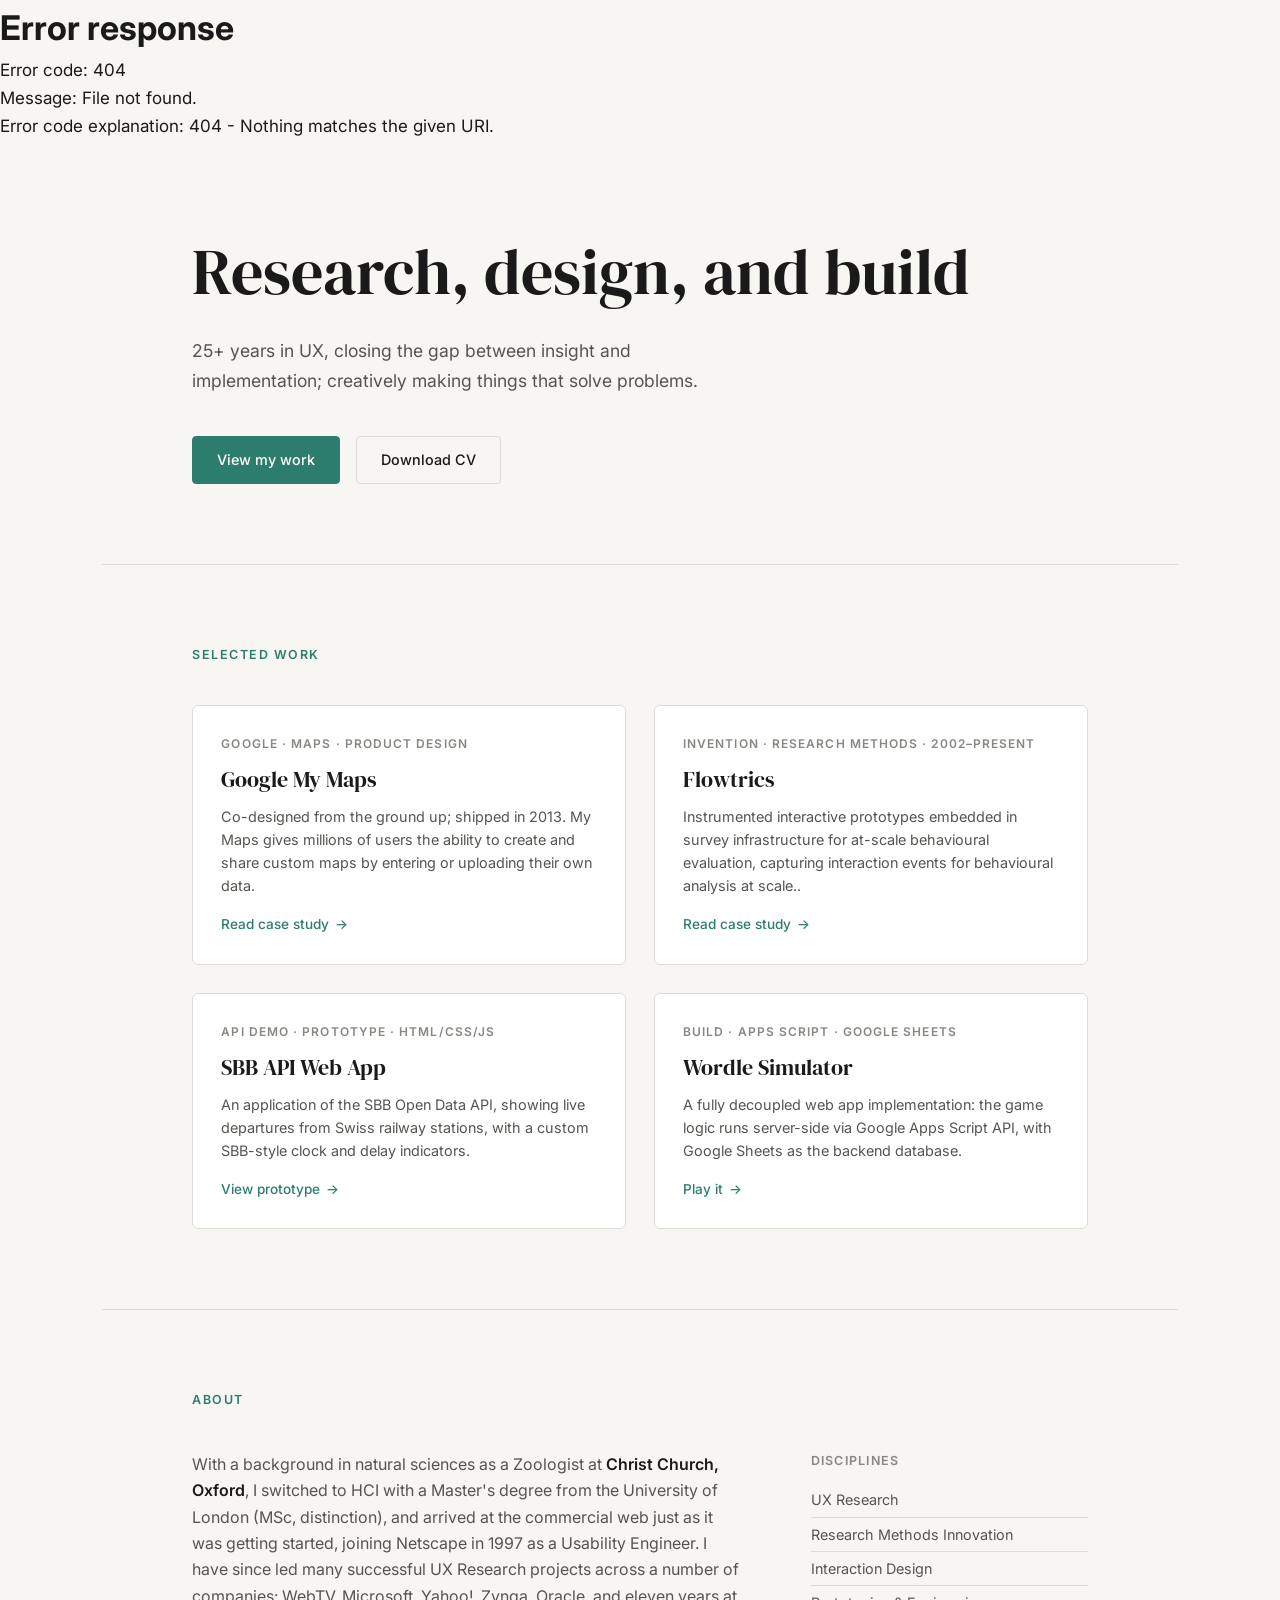
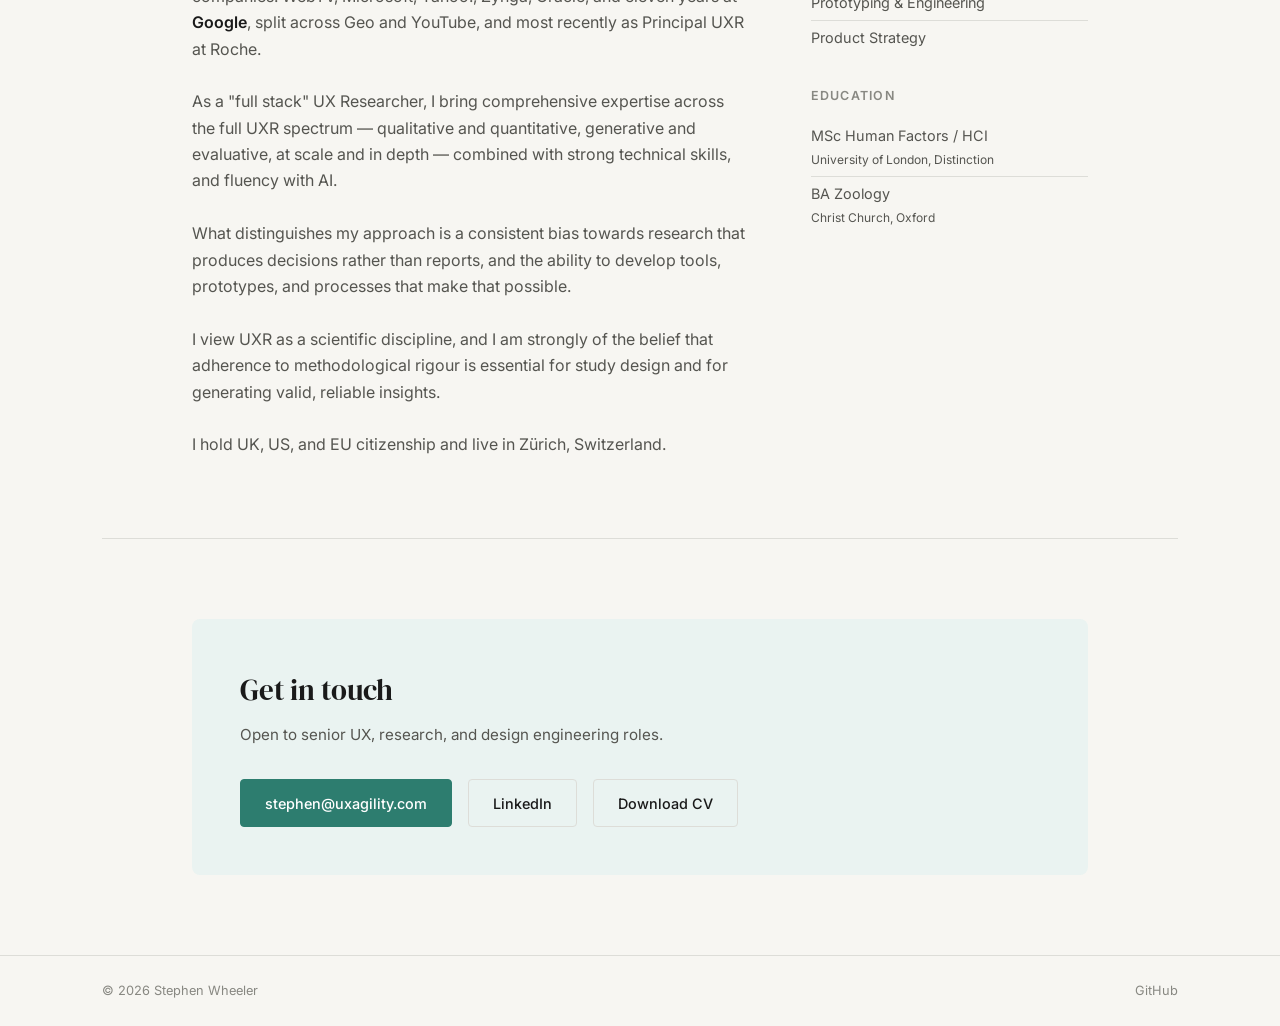
==== commit e0c3562a: "Add files via upload" ====
--- a/index.html
+++ b/index.html
@@ -390,7 +390,7 @@
         <span class="card-link">Read case study</span>
       </a>
 
-      <a class="case-card" href="cases/flowtrics.html">
+      <a class="case-card" href="flowtrics/flowtrics.html">
         <span class="card-tag">Invention · Research Methods · 2002–present</span>
         <h2 class="card-title">Flowtrics</h2>
         <p class="card-desc">
@@ -412,7 +412,7 @@
         <span class="card-tag">Build · Apps Script · Google Sheets</span>
         <h2 class="card-title">Wordle Simulator</h2>
         <p class="card-desc">
-          A fully decoupled web app implementation: the game logic runs server-side via Google Apps Script API, with Sheets as the backend database.
+          A fully decoupled web app implementation: the game logic runs server-side via Google Apps Script API, with Google Sheets as the backend database.
         </p>
         <span class="card-link">Play it</span>
       </a>
@@ -434,10 +434,7 @@
           As a "full stack" UX Researcher, I bring comprehensive expertise across the full UXR spectrum — qualitative and quantitative, generative and evaluative, at scale and in depth — combined with strong technical skills, and fluency with AI.<br /><br />
           What distinguishes my approach is a consistent bias towards research that produces decisions rather than reports, and the ability to develop tools, prototypes, and processes that make that possible.<br /><br />
           I view UXR as a scientific discipline, and I am strongly of the belief that adherence to methodological rigour is essential for study design and for generating valid, reliable insights.<br /><br />
-          I pioneered a technique of embedding interactive protoypes into survey infrastructure to conduct at-scale behavioural studies, zeroing in on specific aspects of design via the evaluation of micro-tasks.
-          This method bridges the gap between in-person usability studies and live experiments on fully engineered builds, and it still has no commercial equivalent today.<br /><br />
           I hold UK, US, and EU citizenship and live in Zürich, Switzerland.
-          I am highly adept at learning new skills and taking on new challenges. 
         </p>
       </div>
       <div class="about-sidebar">
@@ -468,7 +465,7 @@
         <p>Open to senior UX, research, and design engineering roles.</p>
       </div>
       <div class="contact-actions" style="display:flex; gap:1rem; flex-wrap:wrap;">
-        <a class="btn btn-primary" href="mailto:stephen@uxagility.com">connect@uxagility.com</a>
+        <a class="btn btn-primary" href="mailto:stephen@uxagility.com">stephen@uxagility.com</a>
         <a class="btn btn-outline" href="https://www.linkedin.com/in/uxagility/" target="_blank">LinkedIn</a>
         <a class="btn btn-outline" href="cv.pdf" target="_blank">Download CV</a>
       </div>
